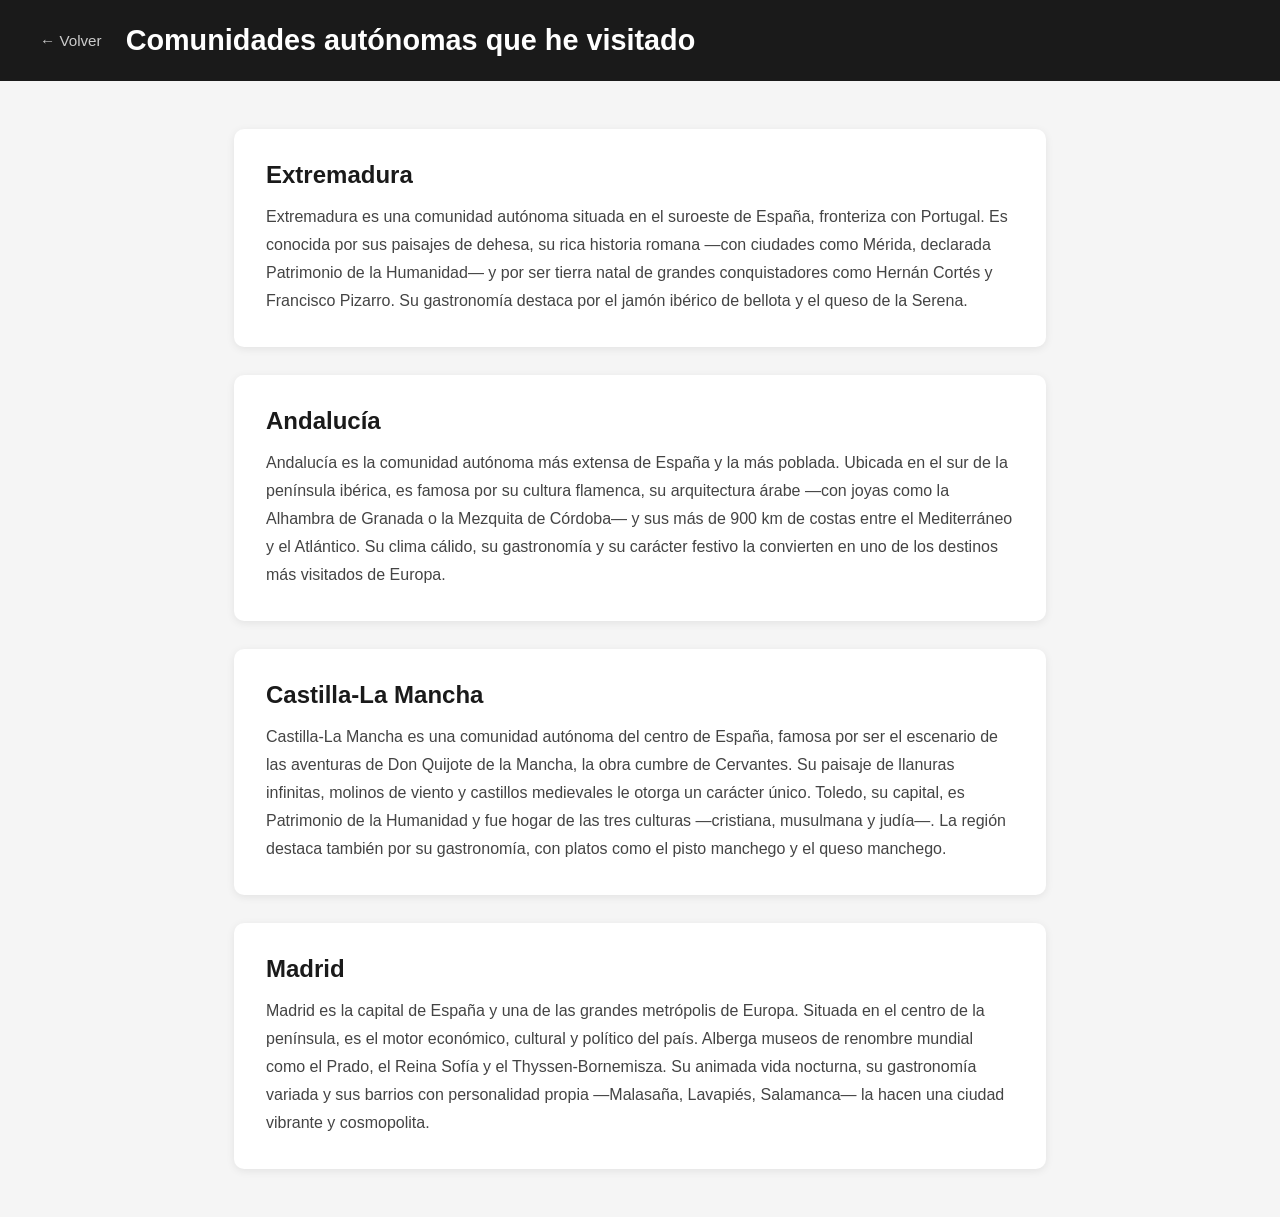
==== blog.html @ 454329c0 "inicio" ====
<!DOCTYPE html>
<html lang="es">
<head>
  <meta charset="UTF-8" />
  <meta name="viewport" content="width=device-width, initial-scale=1.0" />
  <title>Comunidades que he visitado - Mi Blog</title>
  <link rel="stylesheet" href="styles.css" />
</head>
<body>
  <header class="blog-header">
    <a href="index.html" class="back-btn">← Volver</a>
    <h1>Comunidades autónomas que he visitado</h1>
  </header>

  <main class="cards-container">

    <article class="card">
      <h2>Extremadura</h2>
      <p>
        Extremadura es una comunidad autónoma situada en el suroeste de España, fronteriza con Portugal.
        Es conocida por sus paisajes de dehesa, su rica historia romana —con ciudades como Mérida, declarada
        Patrimonio de la Humanidad— y por ser tierra natal de grandes conquistadores como Hernán Cortés y
        Francisco Pizarro. Su gastronomía destaca por el jamón ibérico de bellota y el queso de la Serena.
      </p>
    </article>

    <article class="card">
      <h2>Andalucía</h2>
      <p>
        Andalucía es la comunidad autónoma más extensa de España y la más poblada. Ubicada en el sur
        de la península ibérica, es famosa por su cultura flamenca, su arquitectura árabe —con joyas como
        la Alhambra de Granada o la Mezquita de Córdoba— y sus más de 900 km de costas entre el
        Mediterráneo y el Atlántico. Su clima cálido, su gastronomía y su carácter festivo la convierten
        en uno de los destinos más visitados de Europa.
      </p>
    </article>

    <article class="card">
      <h2>Castilla-La Mancha</h2>
      <p>
        Castilla-La Mancha es una comunidad autónoma del centro de España, famosa por ser el escenario
        de las aventuras de Don Quijote de la Mancha, la obra cumbre de Cervantes. Su paisaje de llanuras
        infinitas, molinos de viento y castillos medievales le otorga un carácter único. Toledo, su capital,
        es Patrimonio de la Humanidad y fue hogar de las tres culturas —cristiana, musulmana y judía—.
        La región destaca también por su gastronomía, con platos como el pisto manchego y el queso manchego.
      </p>
    </article>

    <article class="card">
      <h2>Madrid</h2>
      <p>
        Madrid es la capital de España y una de las grandes metrópolis de Europa. Situada en el centro
        de la península, es el motor económico, cultural y político del país. Alberga museos de renombre
        mundial como el Prado, el Reina Sofía y el Thyssen-Bornemisza. Su animada vida nocturna, su
        gastronomía variada y sus barrios con personalidad propia —Malasaña, Lavapiés, Salamanca— la
        hacen una ciudad vibrante y cosmopolita.
      </p>
    </article>

  </main>
</body>
</html>
---- styles.css ----
* {
  margin: 0;
  padding: 0;
  box-sizing: border-box;
}

body {
  font-family: 'Segoe UI', Tahoma, Geneva, Verdana, sans-serif;
  background-color: #f5f5f5;
}

.landing {
  display: flex;
  flex-direction: column;
  align-items: center;
  justify-content: center;
  height: 100vh;
  gap: 32px;
}

.landing h1 {
  font-size: 3rem;
  color: #1a1a1a;
  text-align: center;
}

.btn {
  display: inline-block;
  padding: 14px 40px;
  background-color: #1a1a1a;
  color: #fff;
  text-decoration: none;
  font-size: 1.1rem;
  border-radius: 6px;
  transition: background-color 0.2s;
}

.btn:hover {
  background-color: #444;
}

/* ── Blog page ── */

.blog-header {
  background-color: #1a1a1a;
  color: #fff;
  padding: 24px 40px;
  display: flex;
  align-items: center;
  gap: 24px;
}

.blog-header h1 {
  font-size: 1.8rem;
}

.back-btn {
  color: #ccc;
  text-decoration: none;
  font-size: 0.95rem;
  transition: color 0.2s;
  white-space: nowrap;
}

.back-btn:hover {
  color: #fff;
}

.cards-container {
  max-width: 860px;
  margin: 48px auto;
  padding: 0 24px;
  display: flex;
  flex-direction: column;
  gap: 28px;
}

.card {
  background: #fff;
  border-radius: 10px;
  padding: 32px;
  box-shadow: 0 2px 8px rgba(0, 0, 0, 0.08);
}

.card h2 {
  font-size: 1.5rem;
  margin-bottom: 14px;
  color: #1a1a1a;
}

.card p {
  color: #444;
  line-height: 1.75;
  font-size: 1rem;
}
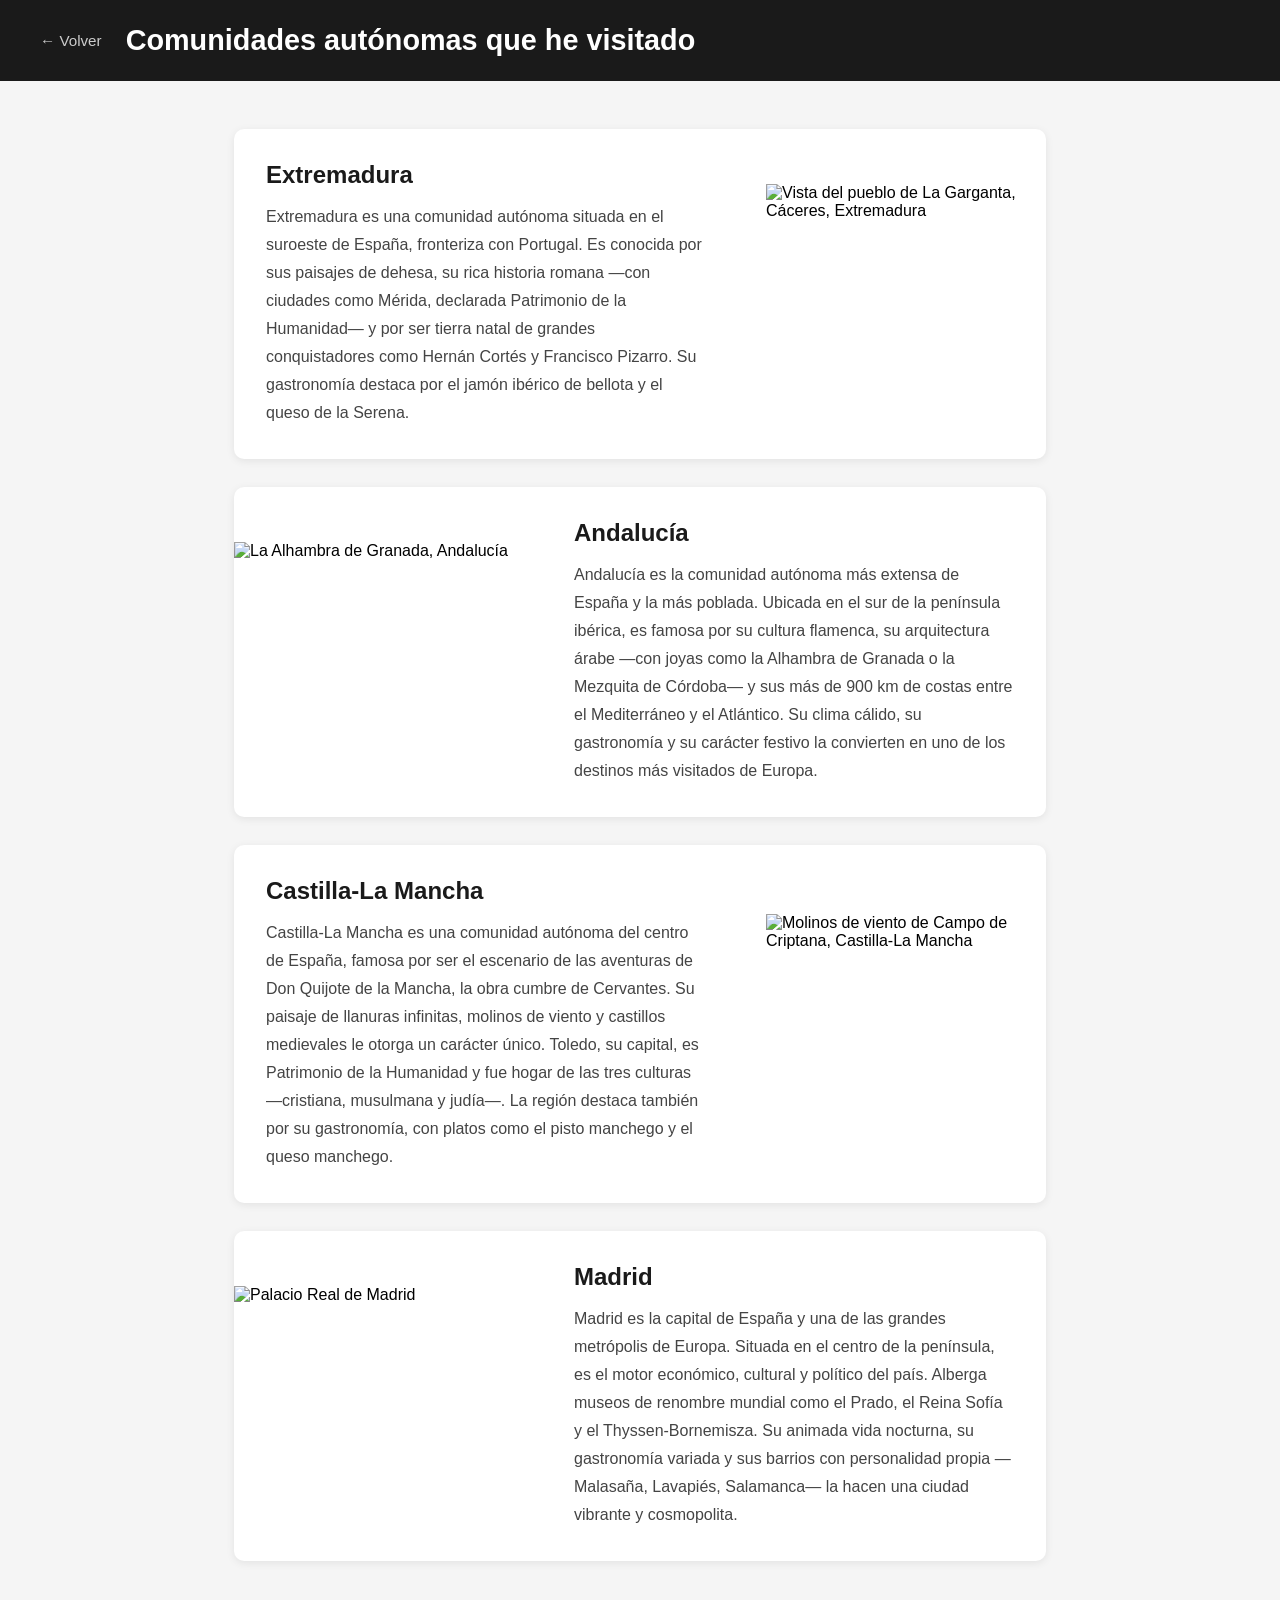
==== commit aae3a06a: "imagenes añadidas" ====
--- a/blog.html
+++ b/blog.html
@@ -14,47 +14,79 @@
 
   <main class="cards-container">
 
-    <article class="card">
-      <h2>Extremadura</h2>
-      <p>
-        Extremadura es una comunidad autónoma situada en el suroeste de España, fronteriza con Portugal.
-        Es conocida por sus paisajes de dehesa, su rica historia romana —con ciudades como Mérida, declarada
-        Patrimonio de la Humanidad— y por ser tierra natal de grandes conquistadores como Hernán Cortés y
-        Francisco Pizarro. Su gastronomía destaca por el jamón ibérico de bellota y el queso de la Serena.
-      </p>
+    <!-- Foto a la DERECHA -->
+    <article class="card card--img-right">
+      <div class="card-text">
+        <h2>Extremadura</h2>
+        <p>
+          Extremadura es una comunidad autónoma situada en el suroeste de España, fronteriza con Portugal.
+          Es conocida por sus paisajes de dehesa, su rica historia romana —con ciudades como Mérida, declarada
+          Patrimonio de la Humanidad— y por ser tierra natal de grandes conquistadores como Hernán Cortés y
+          Francisco Pizarro. Su gastronomía destaca por el jamón ibérico de bellota y el queso de la Serena.
+        </p>
+      </div>
+      <img
+        class="card-img"
+        src="https://upload.wikimedia.org/wikipedia/commons/thumb/e/e2/La_Garganta_%2814_de_agosto_de_2014%2C_La_Garganta%29.JPG/1280px-La_Garganta_%2814_de_agosto_de_2014%2C_La_Garganta%29.JPG"
+        alt="Vista del pueblo de La Garganta, Cáceres, Extremadura"
+      />
     </article>
 
-    <article class="card">
-      <h2>Andalucía</h2>
-      <p>
-        Andalucía es la comunidad autónoma más extensa de España y la más poblada. Ubicada en el sur
-        de la península ibérica, es famosa por su cultura flamenca, su arquitectura árabe —con joyas como
-        la Alhambra de Granada o la Mezquita de Córdoba— y sus más de 900 km de costas entre el
-        Mediterráneo y el Atlántico. Su clima cálido, su gastronomía y su carácter festivo la convierten
-        en uno de los destinos más visitados de Europa.
-      </p>
+    <!-- Foto a la IZQUIERDA -->
+    <article class="card card--img-left">
+      <img
+        class="card-img"
+        src="https://upload.wikimedia.org/wikipedia/commons/8/8a/Alhambra_detail.jpg"
+        alt="La Alhambra de Granada, Andalucía"
+      />
+      <div class="card-text">
+        <h2>Andalucía</h2>
+        <p>
+          Andalucía es la comunidad autónoma más extensa de España y la más poblada. Ubicada en el sur
+          de la península ibérica, es famosa por su cultura flamenca, su arquitectura árabe —con joyas como
+          la Alhambra de Granada o la Mezquita de Córdoba— y sus más de 900 km de costas entre el
+          Mediterráneo y el Atlántico. Su clima cálido, su gastronomía y su carácter festivo la convierten
+          en uno de los destinos más visitados de Europa.
+        </p>
+      </div>
     </article>
 
-    <article class="card">
-      <h2>Castilla-La Mancha</h2>
-      <p>
-        Castilla-La Mancha es una comunidad autónoma del centro de España, famosa por ser el escenario
-        de las aventuras de Don Quijote de la Mancha, la obra cumbre de Cervantes. Su paisaje de llanuras
-        infinitas, molinos de viento y castillos medievales le otorga un carácter único. Toledo, su capital,
-        es Patrimonio de la Humanidad y fue hogar de las tres culturas —cristiana, musulmana y judía—.
-        La región destaca también por su gastronomía, con platos como el pisto manchego y el queso manchego.
-      </p>
+    <!-- Foto a la DERECHA -->
+    <article class="card card--img-right">
+      <div class="card-text">
+        <h2>Castilla-La Mancha</h2>
+        <p>
+          Castilla-La Mancha es una comunidad autónoma del centro de España, famosa por ser el escenario
+          de las aventuras de Don Quijote de la Mancha, la obra cumbre de Cervantes. Su paisaje de llanuras
+          infinitas, molinos de viento y castillos medievales le otorga un carácter único. Toledo, su capital,
+          es Patrimonio de la Humanidad y fue hogar de las tres culturas —cristiana, musulmana y judía—.
+          La región destaca también por su gastronomía, con platos como el pisto manchego y el queso manchego.
+        </p>
+      </div>
+      <img
+        class="card-img"
+        src="https://upload.wikimedia.org/wikipedia/commons/1/13/Campo_de_Criptana_Molinos_de_Viento_1.jpg"
+        alt="Molinos de viento de Campo de Criptana, Castilla-La Mancha"
+      />
     </article>
 
-    <article class="card">
-      <h2>Madrid</h2>
-      <p>
-        Madrid es la capital de España y una de las grandes metrópolis de Europa. Situada en el centro
-        de la península, es el motor económico, cultural y político del país. Alberga museos de renombre
-        mundial como el Prado, el Reina Sofía y el Thyssen-Bornemisza. Su animada vida nocturna, su
-        gastronomía variada y sus barrios con personalidad propia —Malasaña, Lavapiés, Salamanca— la
-        hacen una ciudad vibrante y cosmopolita.
-      </p>
+    <!-- Foto a la IZQUIERDA -->
+    <article class="card card--img-left">
+      <img
+        class="card-img"
+        src="https://upload.wikimedia.org/wikipedia/commons/6/6d/Palacio_Real_de_Madrid_-_01.jpg"
+        alt="Palacio Real de Madrid"
+      />
+      <div class="card-text">
+        <h2>Madrid</h2>
+        <p>
+          Madrid es la capital de España y una de las grandes metrópolis de Europa. Situada en el centro
+          de la península, es el motor económico, cultural y político del país. Alberga museos de renombre
+          mundial como el Prado, el Reina Sofía y el Thyssen-Bornemisza. Su animada vida nocturna, su
+          gastronomía variada y sus barrios con personalidad propia —Malasaña, Lavapiés, Salamanca— la
+          hacen una ciudad vibrante y cosmopolita.
+        </p>
+      </div>
     </article>
 
   </main>
--- a/styles.css
+++ b/styles.css
@@ -93,3 +93,30 @@
   line-height: 1.75;
   font-size: 1rem;
 }
+
+.card--img-right,
+.card--img-left {
+  display: flex;
+  align-items: center;
+  gap: 28px;
+  padding: 0;
+  overflow: hidden;
+}
+
+.card-text {
+  flex: 1;
+  padding: 32px;
+}
+
+.card--img-right .card-text,
+.card--img-left .card-text {
+  padding: 32px;
+}
+
+.card-img {
+  width: 280px;
+  height: 100%;
+  min-height: 220px;
+  object-fit: cover;
+  flex-shrink: 0;
+}
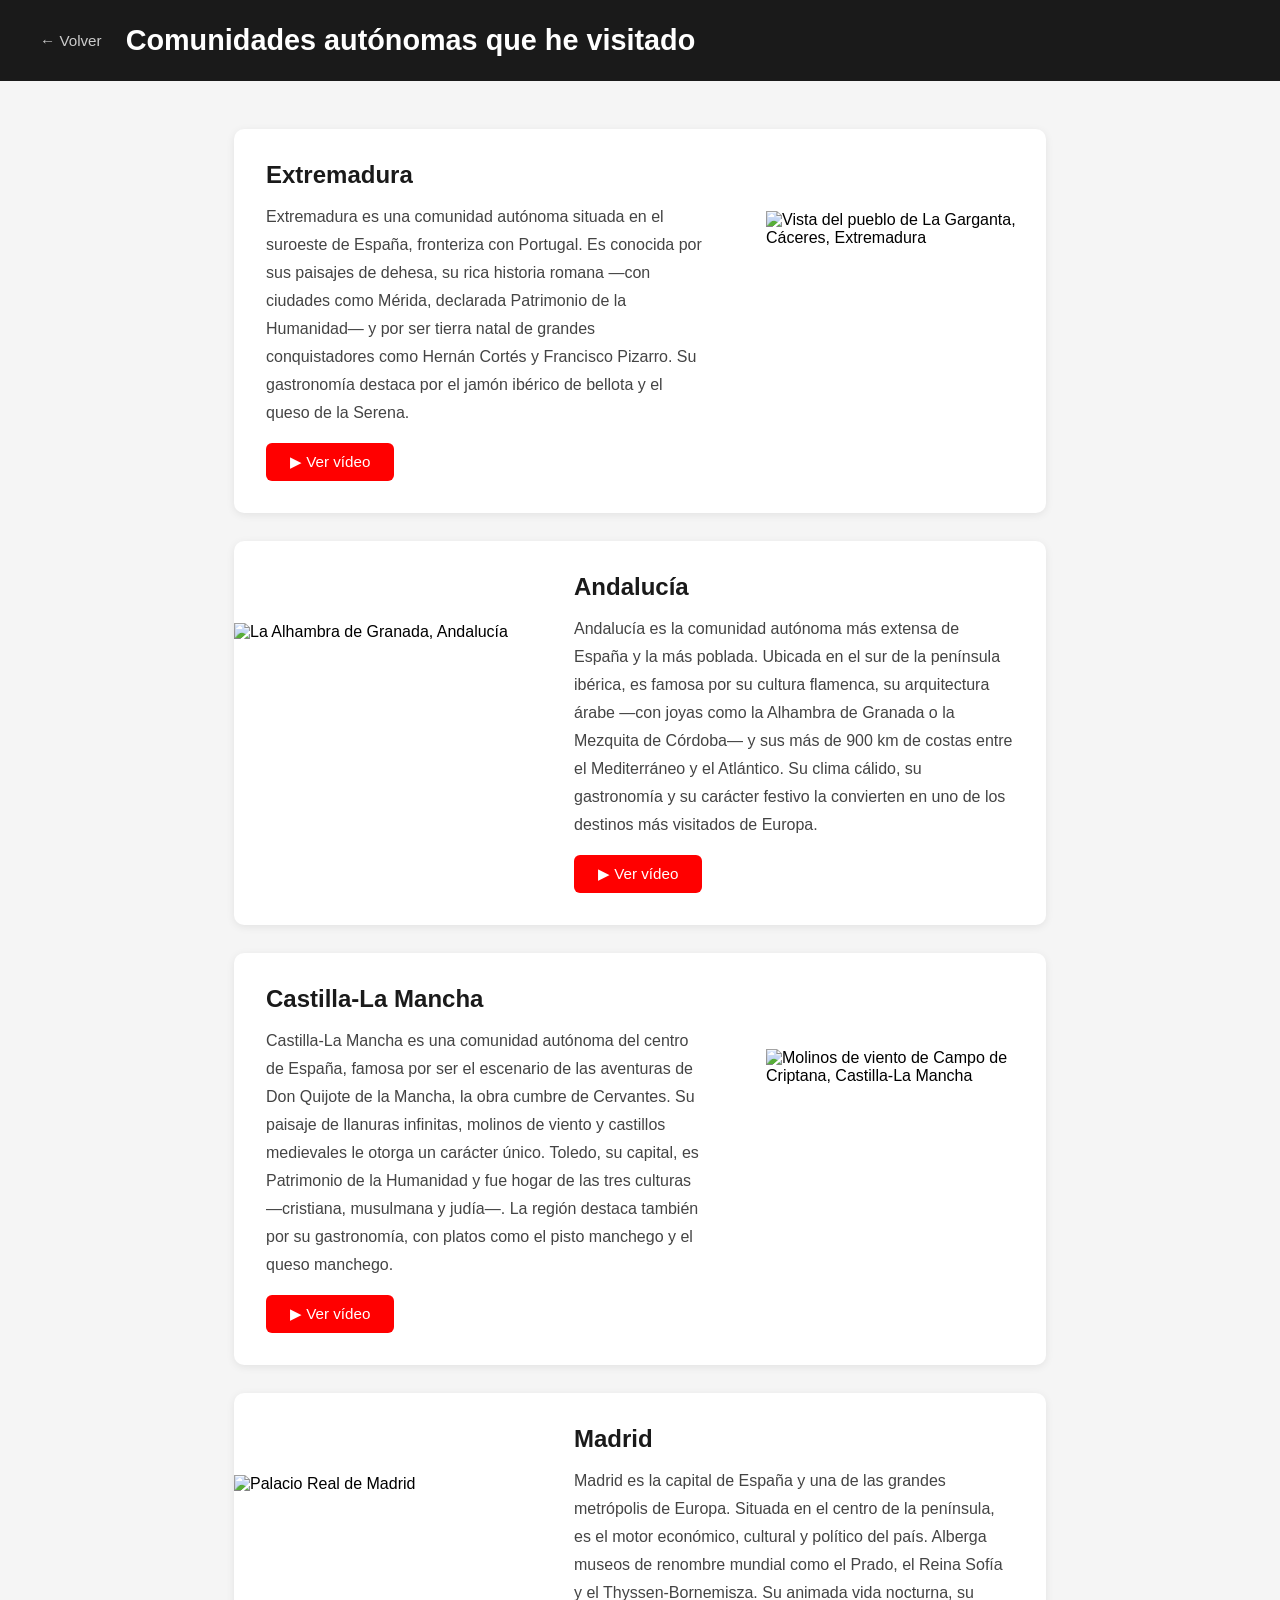
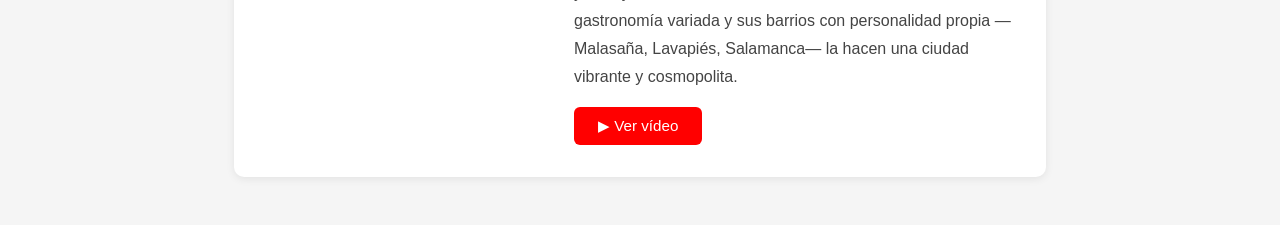
==== commit c4106c20: "videos añadidos Co-Authored-By: Claude" ====
--- a/blog.html
+++ b/blog.html
@@ -24,6 +24,7 @@
           Patrimonio de la Humanidad— y por ser tierra natal de grandes conquistadores como Hernán Cortés y
           Francisco Pizarro. Su gastronomía destaca por el jamón ibérico de bellota y el queso de la Serena.
         </p>
+        <a href="https://youtu.be/fHZNHLpVtQw?si=Fm6jD5HPwXzpsCU8" target="_blank" class="btn-video">▶ Ver vídeo</a>
       </div>
       <img
         class="card-img"
@@ -48,6 +49,7 @@
           Mediterráneo y el Atlántico. Su clima cálido, su gastronomía y su carácter festivo la convierten
           en uno de los destinos más visitados de Europa.
         </p>
+        <a href="https://youtu.be/VreLu6Iyerw?si=GcnbuzBywl2oFFev" target="_blank" class="btn-video">▶ Ver vídeo</a>
       </div>
     </article>
 
@@ -62,6 +64,7 @@
           es Patrimonio de la Humanidad y fue hogar de las tres culturas —cristiana, musulmana y judía—.
           La región destaca también por su gastronomía, con platos como el pisto manchego y el queso manchego.
         </p>
+        <a href="https://youtu.be/zkmp4zTBR-8?si=FU6mfQ1HNT9mTGW6" target="_blank" class="btn-video">▶ Ver vídeo</a>
       </div>
       <img
         class="card-img"
@@ -86,6 +89,7 @@
           gastronomía variada y sus barrios con personalidad propia —Malasaña, Lavapiés, Salamanca— la
           hacen una ciudad vibrante y cosmopolita.
         </p>
+        <a href="https://youtu.be/JJvmmwhe25g?si=fI_N-aiS4zeV8q9T" target="_blank" class="btn-video">▶ Ver vídeo</a>
       </div>
     </article>
 
--- a/styles.css
+++ b/styles.css
@@ -113,6 +113,22 @@
   padding: 32px;
 }
 
+.btn-video {
+  display: inline-block;
+  margin-top: 16px;
+  padding: 10px 24px;
+  background-color: #ff0000;
+  color: #fff;
+  text-decoration: none;
+  font-size: 0.95rem;
+  border-radius: 6px;
+  transition: background-color 0.2s;
+}
+
+.btn-video:hover {
+  background-color: #cc0000;
+}
+
 .card-img {
   width: 280px;
   height: 100%;
